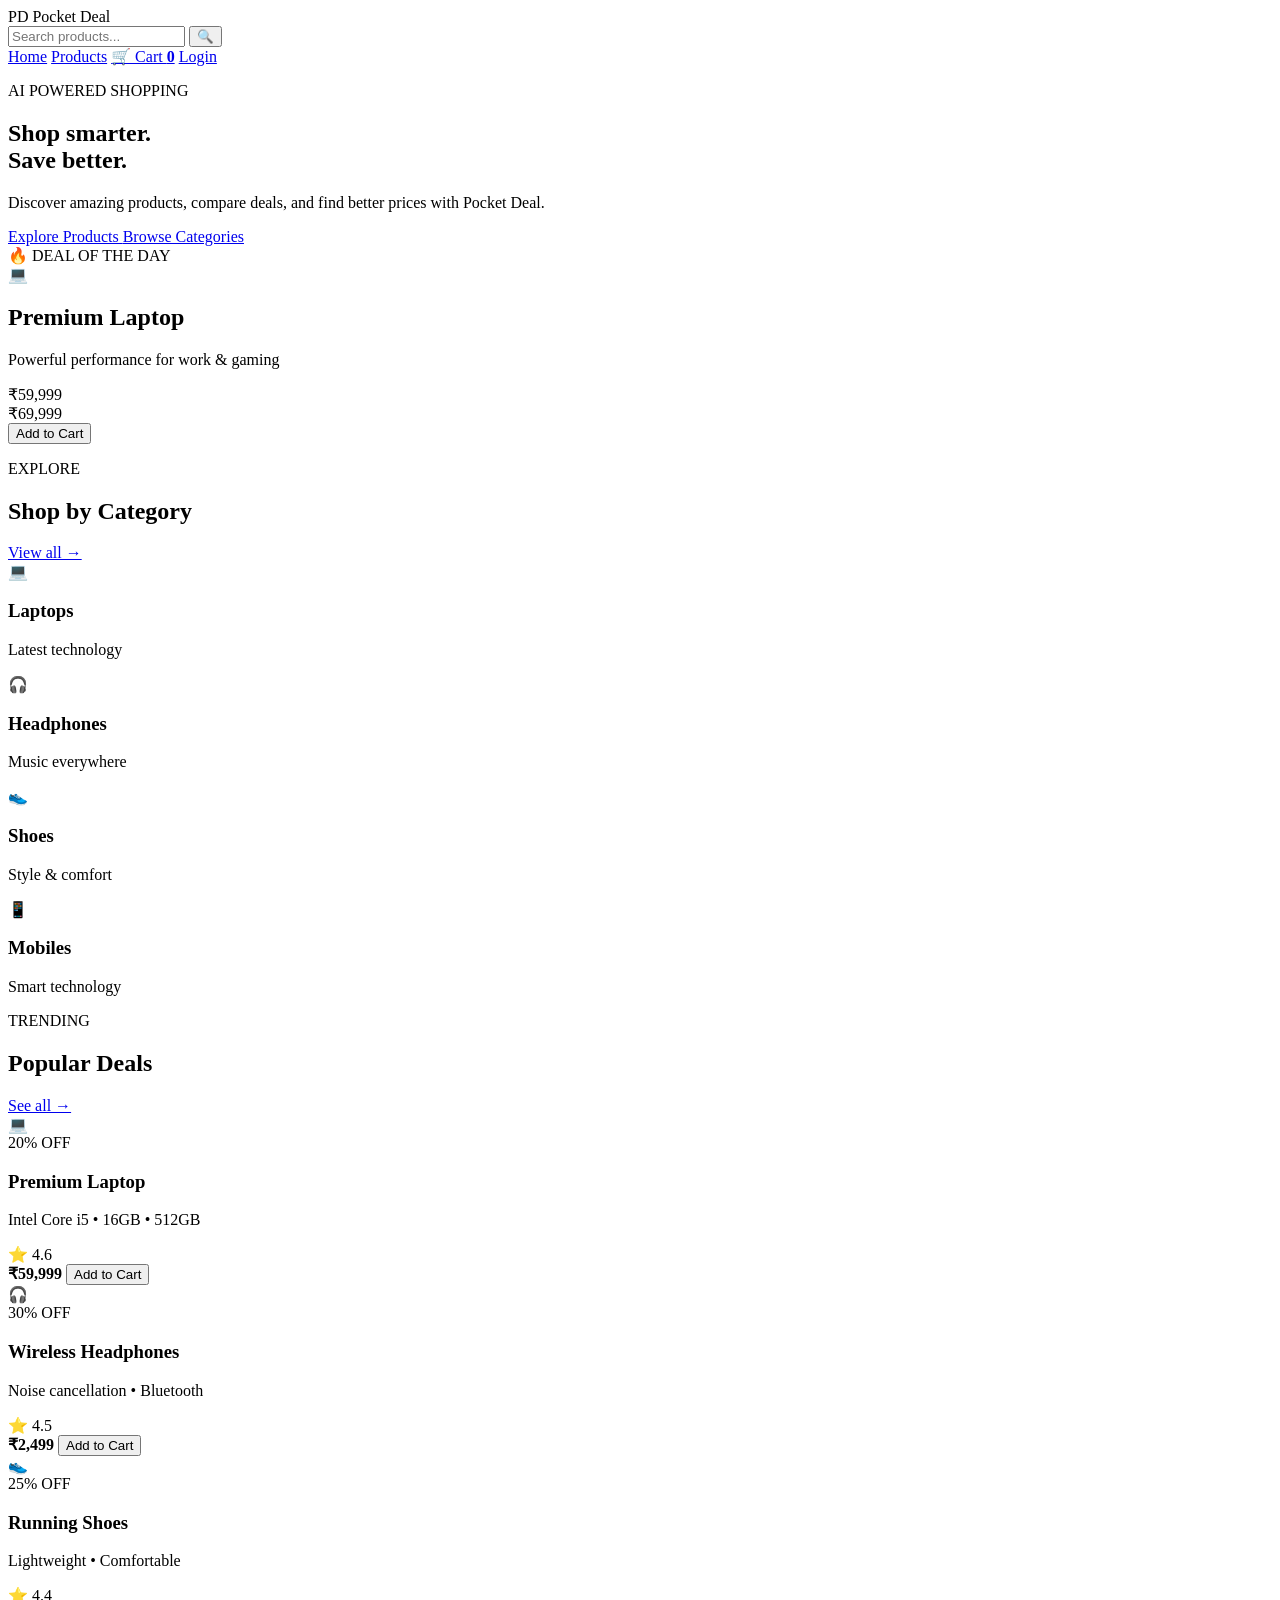
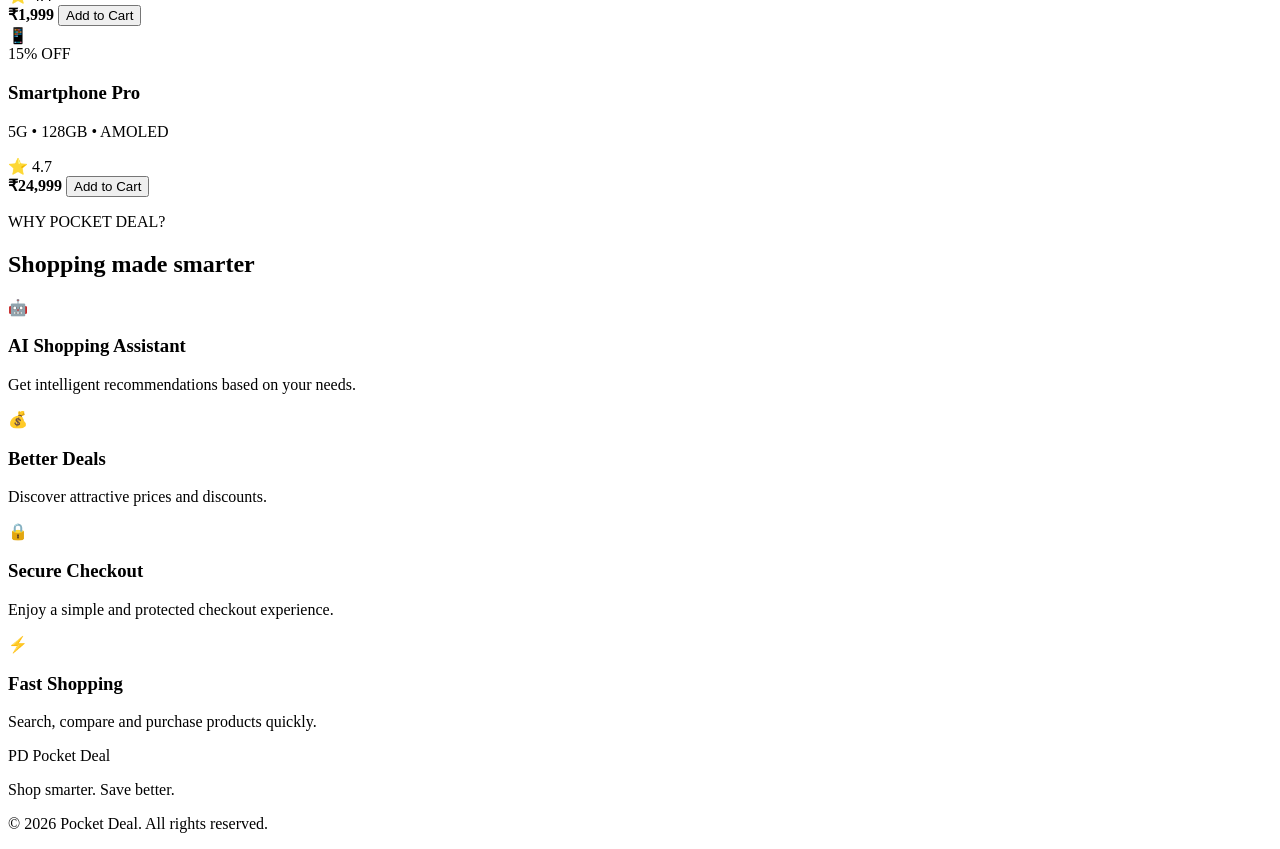
==== index.html @ 07264434 "Create index.html" ====
<!DOCTYPE html>
<html lang="en">
<head>
    <meta charset="UTF-8">
    <meta name="viewport" content="width=device-width, initial-scale=1.0">
    <title>Pocket Deal - Shop Smarter</title>
    <link rel="stylesheet" href="style.css">
</head>

<body>

<header>
    <div class="logo">
        <span>PD</span> Pocket Deal
    </div>

    <div class="search-box">
        <input id="searchInput" type="text" placeholder="Search products...">
        <button onclick="searchProduct()">🔍</button>
    </div>

    <nav>
        <a href="index.html">Home</a>
        <a href="products.html">Products</a>
        <a href="cart.html">🛒 Cart <b id="cartCount">0</b></a>
        <a href="login.html" class="login-btn">Login</a>
    </nav>
</header>

<section class="hero">

    <div class="hero-text">

        <p class="small-title">AI POWERED SHOPPING</p>

        <h1>
            Shop smarter.<br>
            <span>Save better.</span>
        </h1>

        <p>
            Discover amazing products, compare deals,
            and find better prices with Pocket Deal.
        </p>

        <div class="hero-buttons">
            <a href="products.html" class="primary-btn">
                Explore Products
            </a>

            <a href="#categories" class="secondary-btn">
                Browse Categories
            </a>
        </div>

    </div>

    <div class="hero-card">

        <div class="deal-badge">
            🔥 DEAL OF THE DAY
        </div>

        <div class="product-emoji">💻</div>

        <h2>Premium Laptop</h2>

        <p>Powerful performance for work & gaming</p>

        <div class="price">₹59,999</div>

        <div class="old-price">₹69,999</div>

        <button onclick="addToCart('Premium Laptop',59999,'💻')">
            Add to Cart
        </button>

    </div>

</section>

<section id="categories" class="section">

    <div class="section-heading">

        <div>
            <p class="small-title">EXPLORE</p>
            <h2>Shop by Category</h2>
        </div>

        <a href="products.html">View all →</a>

    </div>

    <div class="category-grid">

        <div class="category-card" onclick="goCategory('laptop')">
            <div class="category-icon">💻</div>
            <h3>Laptops</h3>
            <p>Latest technology</p>
        </div>

        <div class="category-card" onclick="goCategory('headphone')">
            <div class="category-icon">🎧</div>
            <h3>Headphones</h3>
            <p>Music everywhere</p>
        </div>

        <div class="category-card" onclick="goCategory('shoe')">
            <div class="category-icon">👟</div>
            <h3>Shoes</h3>
            <p>Style & comfort</p>
        </div>

        <div class="category-card" onclick="goCategory('phone')">
            <div class="category-icon">📱</div>
            <h3>Mobiles</h3>
            <p>Smart technology</p>
        </div>

    </div>

</section>

<section class="section">

    <div class="section-heading">

        <div>
            <p class="small-title">TRENDING</p>
            <h2>Popular Deals</h2>
        </div>

        <a href="products.html">See all →</a>

    </div>

    <div class="product-grid">

        <div class="product-card">

            <div class="product-image">💻</div>

            <span class="discount">20% OFF</span>

            <h3>Premium Laptop</h3>

            <p>Intel Core i5 • 16GB • 512GB</p>

            <div class="rating">⭐ 4.6</div>

            <strong>₹59,999</strong>

            <button onclick="addToCart('Premium Laptop',59999,'💻')">
                Add to Cart
            </button>

        </div>

        <div class="product-card">

            <div class="product-image">🎧</div>

            <span class="discount">30% OFF</span>

            <h3>Wireless Headphones</h3>

            <p>Noise cancellation • Bluetooth</p>

            <div class="rating">⭐ 4.5</div>

            <strong>₹2,499</strong>

            <button onclick="addToCart('Wireless Headphones',2499,'🎧')">
                Add to Cart
            </button>

        </div>

        <div class="product-card">

            <div class="product-image">👟</div>

            <span class="discount">25% OFF</span>

            <h3>Running Shoes</h3>

            <p>Lightweight • Comfortable</p>

            <div class="rating">⭐ 4.4</div>

            <strong>₹1,999</strong>

            <button onclick="addToCart('Running Shoes',1999,'👟')">
                Add to Cart
            </button>

        </div>

        <div class="product-card">

            <div class="product-image">📱</div>

            <span class="discount">15% OFF</span>

            <h3>Smartphone Pro</h3>

            <p>5G • 128GB • AMOLED</p>

            <div class="rating">⭐ 4.7</div>

            <strong>₹24,999</strong>

            <button onclick="addToCart('Smartphone Pro',24999,'📱')">
                Add to Cart
            </button>

        </div>

    </div>

</section>

<section class="why-section">

    <div class="section-heading">

        <div>
            <p class="small-title">WHY POCKET DEAL?</p>
            <h2>Shopping made smarter</h2>
        </div>

    </div>

    <div class="features">

        <div class="feature">
            <div>🤖</div>
            <h3>AI Shopping Assistant</h3>
            <p>
                Get intelligent recommendations based on your needs.
            </p>
        </div>

        <div class="feature">
            <div>💰</div>
            <h3>Better Deals</h3>
            <p>
                Discover attractive prices and discounts.
            </p>
        </div>

        <div class="feature">
            <div>🔒</div>
            <h3>Secure Checkout</h3>
            <p>
                Enjoy a simple and protected checkout experience.
            </p>
        </div>

        <div class="feature">
            <div>⚡</div>
            <h3>Fast Shopping</h3>
            <p>
                Search, compare and purchase products quickly.
            </p>
        </div>

    </div>

</section>

<footer>

    <div class="logo">
        <span>PD</span> Pocket Deal
    </div>

    <p>Shop smarter. Save better.</p>

    <p>© 2026 Pocket Deal. All rights reserved.</p>

</footer>

<script src="script.js"></script>

</body>
</html>
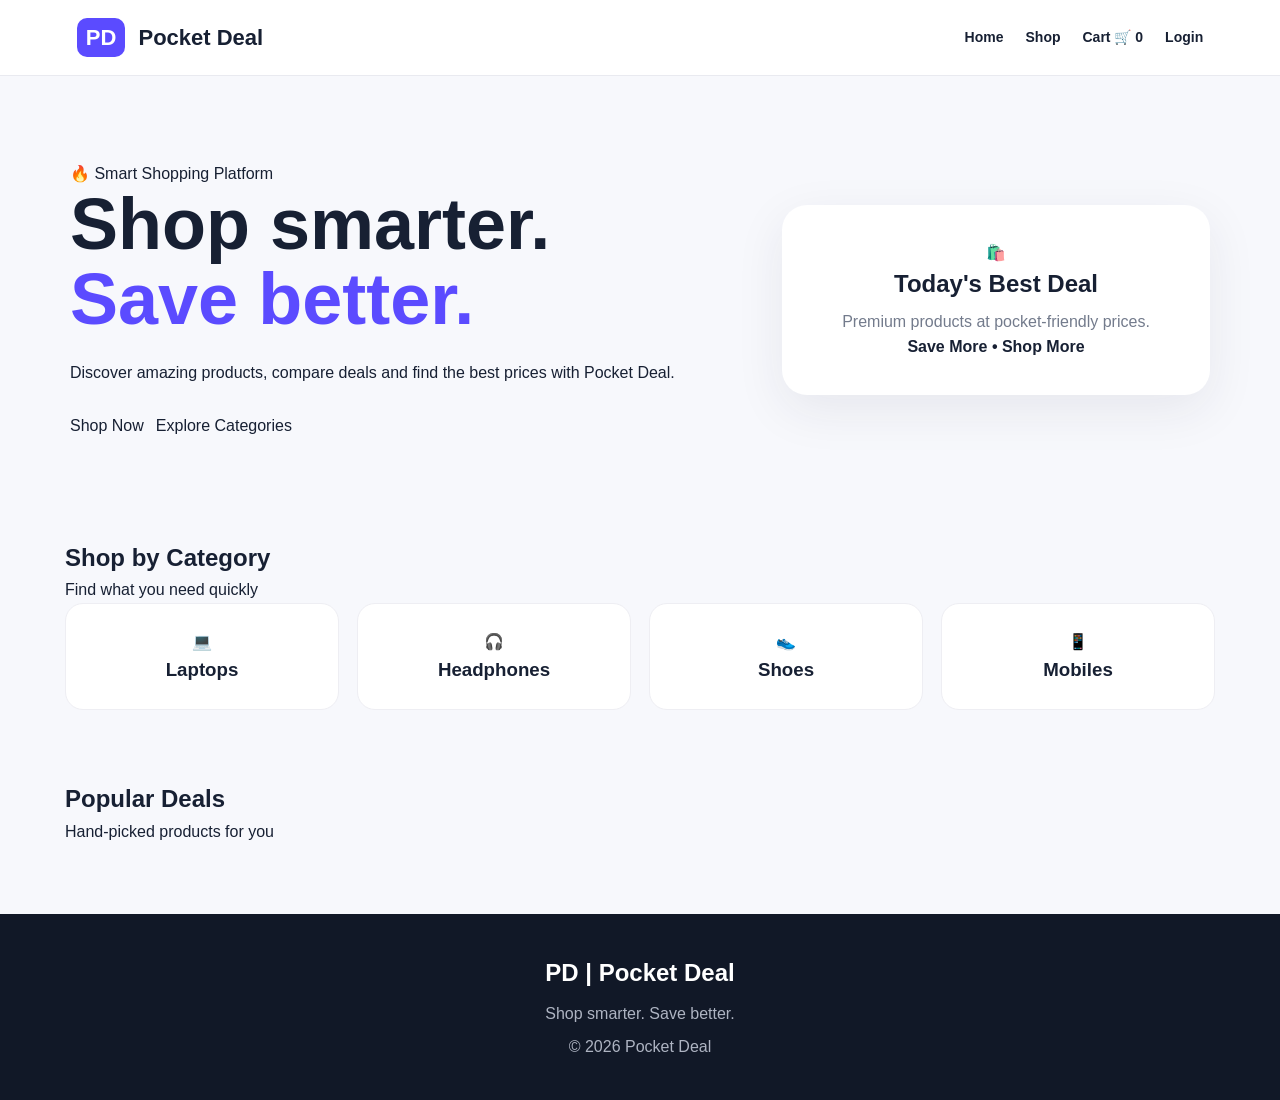
==== commit 35607c66: "Update index.html" ====
--- a/index.html
+++ b/index.html
@@ -3,286 +3,96 @@
 <head>
     <meta charset="UTF-8">
     <meta name="viewport" content="width=device-width, initial-scale=1.0">
-    <title>Pocket Deal - Shop Smarter</title>
+    <title>Pocket Deal | Shop Smarter. Save Better.</title>
     <link rel="stylesheet" href="style.css">
 </head>
 
 <body>
 
-<header>
-    <div class="logo">
+<header class="navbar">
+    <a href="index.html" class="logo">
         <span>PD</span> Pocket Deal
-    </div>
-
-    <div class="search-box">
-        <input id="searchInput" type="text" placeholder="Search products...">
-        <button onclick="searchProduct()">🔍</button>
-    </div>
+    </a>
 
     <nav>
         <a href="index.html">Home</a>
-        <a href="products.html">Products</a>
-        <a href="cart.html">🛒 Cart <b id="cartCount">0</b></a>
-        <a href="login.html" class="login-btn">Login</a>
+        <a href="products.html">Shop</a>
+        <a href="cart.html">Cart 🛒 <b id="cartCount">0</b></a>
+        <a href="login.html" id="loginLink">Login</a>
     </nav>
 </header>
 
+<main>
+
 <section class="hero">
-
-    <div class="hero-text">
-
-        <p class="small-title">AI POWERED SHOPPING</p>
-
-        <h1>
-            Shop smarter.<br>
-            <span>Save better.</span>
-        </h1>
-
+    <div>
+        <p class="badge">🔥 Smart Shopping Platform</p>
+        <h1>Shop smarter.<br><span>Save better.</span></h1>
         <p>
-            Discover amazing products, compare deals,
-            and find better prices with Pocket Deal.
+            Discover amazing products, compare deals and find
+            the best prices with Pocket Deal.
         </p>
 
         <div class="hero-buttons">
-            <a href="products.html" class="primary-btn">
-                Explore Products
-            </a>
-
-            <a href="#categories" class="secondary-btn">
-                Browse Categories
-            </a>
+            <a href="products.html" class="btn-primary">Shop Now</a>
+            <a href="#categories" class="btn-secondary">Explore Categories</a>
         </div>
-
     </div>
 
     <div class="hero-card">
-
-        <div class="deal-badge">
-            🔥 DEAL OF THE DAY
-        </div>
-
-        <div class="product-emoji">💻</div>
-
-        <h2>Premium Laptop</h2>
-
-        <p>Powerful performance for work & gaming</p>
-
-        <div class="price">₹59,999</div>
-
-        <div class="old-price">₹69,999</div>
-
-        <button onclick="addToCart('Premium Laptop',59999,'💻')">
-            Add to Cart
-        </button>
-
+        <div class="deal-icon">🛍️</div>
+        <h2>Today's Best Deal</h2>
+        <p>Premium products at pocket-friendly prices.</p>
+        <strong>Save More • Shop More</strong>
     </div>
-
 </section>
 
 <section id="categories" class="section">
-
-    <div class="section-heading">
-
-        <div>
-            <p class="small-title">EXPLORE</p>
-            <h2>Shop by Category</h2>
-        </div>
-
-        <a href="products.html">View all →</a>
-
+    <div class="section-title">
+        <h2>Shop by Category</h2>
+        <p>Find what you need quickly</p>
     </div>
 
     <div class="category-grid">
+        <a href="products.html?category=Laptop" class="category-card">
+            <span>💻</span>
+            <h3>Laptops</h3>
+        </a>
 
-        <div class="category-card" onclick="goCategory('laptop')">
-            <div class="category-icon">💻</div>
-            <h3>Laptops</h3>
-            <p>Latest technology</p>
-        </div>
+        <a href="products.html?category=Headphones" class="category-card">
+            <span>🎧</span>
+            <h3>Headphones</h3>
+        </a>
 
-        <div class="category-card" onclick="goCategory('headphone')">
-            <div class="category-icon">🎧</div>
-            <h3>Headphones</h3>
-            <p>Music everywhere</p>
-        </div>
+        <a href="products.html?category=Shoes" class="category-card">
+            <span>👟</span>
+            <h3>Shoes</h3>
+        </a>
 
-        <div class="category-card" onclick="goCategory('shoe')">
-            <div class="category-icon">👟</div>
-            <h3>Shoes</h3>
-            <p>Style & comfort</p>
-        </div>
-
-        <div class="category-card" onclick="goCategory('phone')">
-            <div class="category-icon">📱</div>
+        <a href="products.html?category=Mobile" class="category-card">
+            <span>📱</span>
             <h3>Mobiles</h3>
-            <p>Smart technology</p>
-        </div>
-
+        </a>
     </div>
-
 </section>
 
 <section class="section">
-
-    <div class="section-heading">
-
-        <div>
-            <p class="small-title">TRENDING</p>
-            <h2>Popular Deals</h2>
-        </div>
-
-        <a href="products.html">See all →</a>
-
+    <div class="section-title">
+        <h2>Popular Deals</h2>
+        <p>Hand-picked products for you</p>
     </div>
 
-    <div class="product-grid">
-
-        <div class="product-card">
-
-            <div class="product-image">💻</div>
-
-            <span class="discount">20% OFF</span>
-
-            <h3>Premium Laptop</h3>
-
-            <p>Intel Core i5 • 16GB • 512GB</p>
-
-            <div class="rating">⭐ 4.6</div>
-
-            <strong>₹59,999</strong>
-
-            <button onclick="addToCart('Premium Laptop',59999,'💻')">
-                Add to Cart
-            </button>
-
-        </div>
-
-        <div class="product-card">
-
-            <div class="product-image">🎧</div>
-
-            <span class="discount">30% OFF</span>
-
-            <h3>Wireless Headphones</h3>
-
-            <p>Noise cancellation • Bluetooth</p>
-
-            <div class="rating">⭐ 4.5</div>
-
-            <strong>₹2,499</strong>
-
-            <button onclick="addToCart('Wireless Headphones',2499,'🎧')">
-                Add to Cart
-            </button>
-
-        </div>
-
-        <div class="product-card">
-
-            <div class="product-image">👟</div>
-
-            <span class="discount">25% OFF</span>
-
-            <h3>Running Shoes</h3>
-
-            <p>Lightweight • Comfortable</p>
-
-            <div class="rating">⭐ 4.4</div>
-
-            <strong>₹1,999</strong>
-
-            <button onclick="addToCart('Running Shoes',1999,'👟')">
-                Add to Cart
-            </button>
-
-        </div>
-
-        <div class="product-card">
-
-            <div class="product-image">📱</div>
-
-            <span class="discount">15% OFF</span>
-
-            <h3>Smartphone Pro</h3>
-
-            <p>5G • 128GB • AMOLED</p>
-
-            <div class="rating">⭐ 4.7</div>
-
-            <strong>₹24,999</strong>
-
-            <button onclick="addToCart('Smartphone Pro',24999,'📱')">
-                Add to Cart
-            </button>
-
-        </div>
-
-    </div>
-
+    <div id="homeProducts" class="product-grid"></div>
 </section>
 
-<section class="why-section">
-
-    <div class="section-heading">
-
-        <div>
-            <p class="small-title">WHY POCKET DEAL?</p>
-            <h2>Shopping made smarter</h2>
-        </div>
-
-    </div>
-
-    <div class="features">
-
-        <div class="feature">
-            <div>🤖</div>
-            <h3>AI Shopping Assistant</h3>
-            <p>
-                Get intelligent recommendations based on your needs.
-            </p>
-        </div>
-
-        <div class="feature">
-            <div>💰</div>
-            <h3>Better Deals</h3>
-            <p>
-                Discover attractive prices and discounts.
-            </p>
-        </div>
-
-        <div class="feature">
-            <div>🔒</div>
-            <h3>Secure Checkout</h3>
-            <p>
-                Enjoy a simple and protected checkout experience.
-            </p>
-        </div>
-
-        <div class="feature">
-            <div>⚡</div>
-            <h3>Fast Shopping</h3>
-            <p>
-                Search, compare and purchase products quickly.
-            </p>
-        </div>
-
-    </div>
-
-</section>
+</main>
 
 <footer>
-
-    <div class="logo">
-        <span>PD</span> Pocket Deal
-    </div>
-
+    <h2>PD | Pocket Deal</h2>
     <p>Shop smarter. Save better.</p>
-
-    <p>© 2026 Pocket Deal. All rights reserved.</p>
-
+    <p>© 2026 Pocket Deal</p>
 </footer>
 
 <script src="script.js"></script>
-
 </body>
 </html>
--- a/style.css
+++ b/style.css
@@ -0,0 +1,821 @@
+* {
+    margin: 0;
+    padding: 0;
+    box-sizing: border-box;
+}
+
+body {
+    font-family: Arial, Helvetica, sans-serif;
+    background: #f7f8fc;
+    color: #172033;
+    line-height: 1.6;
+}
+
+a {
+    text-decoration: none;
+    color: inherit;
+}
+
+button {
+    cursor: pointer;
+    font-family: inherit;
+    border: none;
+}
+
+header {
+    min-height: 76px;
+    background: white;
+    display: flex;
+    align-items: center;
+    gap: 30px;
+    padding: 14px 6%;
+    border-bottom: 1px solid #e9eaf0;
+    position: sticky;
+    top: 0;
+    z-index: 100;
+}
+
+.logo {
+    font-size: 22px;
+    font-weight: 800;
+    white-space: nowrap;
+}
+
+.logo span,
+.login-logo span {
+    background: #5b4bff;
+    color: white;
+    padding: 7px 9px;
+    border-radius: 10px;
+    margin-right: 7px;
+}
+
+.search-box {
+    flex: 1;
+    max-width: 500px;
+    display: flex;
+    background: #f4f5f9;
+    border-radius: 12px;
+    overflow: hidden;
+}
+
+.search-box input {
+    flex: 1;
+    border: none;
+    background: transparent;
+    padding: 13px 16px;
+    outline: none;
+    font-size: 15px;
+}
+
+.search-box button {
+    width: 50px;
+    background: transparent;
+}
+
+nav {
+    margin-left: auto;
+    display: flex;
+    gap: 22px;
+    align-items: center;
+}
+
+nav a {
+    font-size: 14px;
+    font-weight: 600;
+}
+
+nav a:hover {
+    color: #5b4bff;
+}
+
+.login-btn {
+    background: #5b4bff;
+    color: white;
+    padding: 10px 17px;
+    border-radius: 9px;
+}
+
+.hero {
+    max-width: 1200px;
+    margin: 55px auto;
+    padding: 30px;
+    display: grid;
+    grid-template-columns: 1.2fr 0.8fr;
+    gap: 70px;
+    align-items: center;
+}
+
+.hero-text {
+    padding: 10px;
+}
+
+.small-title {
+    color: #5b4bff;
+    font-size: 12px;
+    font-weight: 800;
+    letter-spacing: 1.5px;
+    margin-bottom: 8px;
+}
+
+.hero h1 {
+    font-size: clamp(42px, 6vw, 72px);
+    line-height: 1.05;
+    margin-bottom: 22px;
+}
+
+.hero h1 span {
+    color: #5b4bff;
+}
+
+.hero-text > p:not(.small-title) {
+    color: #697386;
+    max-width: 570px;
+    font-size: 17px;
+}
+
+.hero-buttons {
+    display: flex;
+    gap: 12px;
+    margin-top: 28px;
+}
+
+.primary-btn,
+.secondary-btn {
+    display: inline-block;
+    padding: 13px 21px;
+    border-radius: 10px;
+    font-weight: 700;
+    transition: 0.2s;
+}
+
+.primary-btn {
+    background: #5b4bff;
+    color: white;
+}
+
+.primary-btn:hover {
+    transform: translateY(-2px);
+}
+
+.secondary-btn {
+    background: white;
+    border: 1px solid #dddfea;
+}
+
+.hero-card {
+    background: white;
+    border-radius: 25px;
+    padding: 35px;
+    text-align: center;
+    box-shadow: 0 15px 50px rgba(32, 35, 70, 0.08);
+}
+
+.deal-badge {
+    color: #5b4bff;
+    font-size: 12px;
+    font-weight: 800;
+}
+
+.product-emoji {
+    font-size: 100px;
+    margin: 25px 0 10px;
+}
+
+.hero-card h2 {
+    margin-bottom: 5px;
+}
+
+.hero-card p {
+    color: #737b8c;
+}
+
+.price {
+    font-size: 27px;
+    font-weight: 800;
+    margin: 12px 0 0;
+}
+
+.old-price {
+    color: #9aa0ae;
+    text-decoration: line-through;
+}
+
+.hero-card button,
+.product-card button {
+    background: #172033;
+    color: white;
+    padding: 11px 17px;
+    border-radius: 9px;
+    margin-top: 15px;
+    width: 100%;
+    font-weight: 700;
+}
+
+.section {
+    max-width: 1200px;
+    margin: 70px auto;
+    padding: 0 25px;
+}
+
+.section-heading {
+    display: flex;
+    justify-content: space-between;
+    align-items: end;
+    margin-bottom: 25px;
+}
+
+.section-heading h2 {
+    font-size: 30px;
+}
+
+.section-heading > a {
+    color: #5b4bff;
+    font-weight: 700;
+}
+
+.category-grid {
+    display: grid;
+    grid-template-columns: repeat(4, 1fr);
+    gap: 18px;
+}
+
+.category-card {
+    background: white;
+    padding: 25px;
+    border-radius: 18px;
+    text-align: center;
+    cursor: pointer;
+    border: 1px solid #eeeef3;
+    transition: 0.2s;
+}
+
+.category-card:hover {
+    transform: translateY(-5px);
+    box-shadow: 0 12px 30px rgba(30, 35, 70, 0.08);
+}
+
+.category-icon {
+    font-size: 48px;
+    margin-bottom: 10px;
+}
+
+.category-card p {
+    color: #7b8291;
+    font-size: 13px;
+}
+
+.product-grid {
+    display: grid;
+    grid-template-columns: repeat(4, 1fr);
+    gap: 20px;
+}
+
+.product-card {
+    position: relative;
+    background: white;
+    padding: 18px;
+    border-radius: 17px;
+    border: 1px solid #eeeef3;
+    transition: 0.2s;
+}
+
+.product-card:hover {
+    transform: translateY(-4px);
+    box-shadow: 0 12px 30px rgba(30, 35, 70, 0.08);
+}
+
+.product-image {
+    height: 190px;
+    background: #f2f3f8;
+    border-radius: 13px;
+    display: flex;
+    align-items: center;
+    justify-content: center;
+    font-size: 75px;
+    margin-bottom: 15px;
+}
+
+.product-card h3 {
+    margin-bottom: 4px;
+}
+
+.product-card p {
+    font-size: 13px;
+    color: #7b8291;
+}
+
+.rating {
+    margin: 8px 0;
+    font-size: 13px;
+}
+
+.product-card strong {
+    font-size: 20px;
+}
+
+.discount {
+    display: inline-block;
+    background: #eeeaff;
+    color: #5b4bff;
+    padding: 4px 8px;
+    border-radius: 6px;
+    font-size: 11px;
+    font-weight: 800;
+}
+
+.why-section {
+    background: white;
+    padding: 65px 6%;
+    margin-top: 80px;
+}
+
+.features {
+    max-width: 1200px;
+    margin: auto;
+    display: grid;
+    grid-template-columns: repeat(4, 1fr);
+    gap: 25px;
+}
+
+.feature {
+    padding: 20px;
+}
+
+.feature > div {
+    font-size: 32px;
+    margin-bottom: 12px;
+}
+
+.feature p {
+    color: #777f8e;
+    font-size: 14px;
+}
+
+footer {
+    background: #111827;
+    color: white;
+    text-align: center;
+    padding: 40px 20px;
+}
+
+footer p {
+    color: #aeb4c2;
+    margin-top: 8px;
+}
+
+.products-page,
+.cart-page,
+.checkout-page,
+.payment-page {
+    max-width: 1200px;
+    margin: auto;
+    padding: 55px 25px;
+}
+
+.page-title {
+    margin-bottom: 35px;
+}
+
+.page-title h1 {
+    font-size: 40px;
+}
+
+.page-title p:not(.small-title) {
+    color: #747c8c;
+}
+
+.filter-bar {
+    display: flex;
+    gap: 10px;
+    margin-bottom: 30px;
+    flex-wrap: wrap;
+}
+
+.filter-bar button {
+    background: white;
+    border: 1px solid #dddfea;
+    padding: 10px 16px;
+    border-radius: 9px;
+}
+
+.filter-bar button:hover {
+    background: #5b4bff;
+    color: white;
+}
+
+.login-page {
+    min-height: 100vh;
+    display: flex;
+    justify-content: center;
+    align-items: center;
+    padding: 20px;
+}
+
+.login-container {
+    background: white;
+    width: 100%;
+    max-width: 430px;
+    padding: 40px;
+    border-radius: 22px;
+    box-shadow: 0 15px 50px rgba(30,35,70,0.08);
+}
+
+.login-logo {
+    display: flex;
+    justify-content: center;
+    align-items: center;
+    margin-bottom: 30px;
+}
+
+.login-container h2 {
+    font-size: 28px;
+}
+
+.login-container > p {
+    color: #777f8e;
+    margin-bottom: 25px;
+}
+
+.login-container label {
+    display: block;
+    font-size: 13px;
+    font-weight: 700;
+    margin: 15px 0 6px;
+}
+
+.login-container input,
+.checkout-form input,
+.checkout-form textarea {
+    width: 100%;
+    padding: 13px;
+    border: 1px solid #dddfea;
+    border-radius: 9px;
+    outline: none;
+    font-size: 14px;
+}
+
+.full-btn {
+    width: 100%;
+    margin-top: 20px;
+    text-align: center;
+}
+
+.or {
+    text-align: center;
+    margin: 22px 0;
+    color: #999;
+}
+
+.google-btn {
+    width: 100%;
+    padding: 13px;
+    border: 1px solid #dddfea;
+    background: white;
+    border-radius: 9px;
+    font-weight: 700;
+}
+
+.google-btn span {
+    margin-right: 8px;
+}
+
+.login-footer {
+    text-align: center;
+    margin-top: 20px;
+}
+
+.login-footer a,
+.back-home,
+.continue-shopping {
+    color: #5b4bff;
+    font-weight: 700;
+}
+
+.product-details {
+    max-width: 1100px;
+    margin: 70px auto;
+    padding: 25px;
+    display: grid;
+    grid-template-columns: 1fr 1fr;
+    gap: 60px;
+    align-items: center;
+}
+
+.large-product-image {
+    height: 450px;
+    background: white;
+    border-radius: 25px;
+    display: flex;
+    justify-content: center;
+    align-items: center;
+    font-size: 170px;
+}
+
+.product-info h1 {
+    font-size: 44px;
+    margin: 12px 0;
+}
+
+.product-info > p {
+    color: #707888;
+    margin: 20px 0;
+}
+
+.large-price {
+    font-size: 38px;
+}
+
+.deal-box {
+    background: #f0efff;
+    padding: 18px;
+    border-radius: 12px;
+    margin: 25px 0;
+}
+
+.cart-page {
+    position: relative;
+}
+
+.cart-item {
+    background: white;
+    border-radius: 15px;
+    padding: 18px;
+    margin-bottom: 12px;
+    display: flex;
+    align-items: center;
+    gap: 18px;
+}
+
+.cart-item-icon {
+    width: 80px;
+    height: 80px;
+    background: #f2f3f8;
+    display: flex;
+    justify-content: center;
+    align-items: center;
+    border-radius: 12px;
+    font-size: 38px;
+}
+
+.cart-item-info {
+    flex: 1;
+}
+
+.remove-btn {
+    color: #e34d59;
+    background: none;
+    font-weight: 700;
+}
+
+.cart-summary {
+    max-width: 500px;
+    margin: 35px 0 0 auto;
+    background: white;
+    padding: 25px;
+    border-radius: 18px;
+}
+
+.summary-row {
+    display: flex;
+    justify-content: space-between;
+    padding: 12px 0;
+}
+
+.summary-row.total {
+    border-top: 1px solid #eee;
+    margin-top: 10px;
+    font-size: 21px;
+}
+
+.checkout-form {
+    max-width: 650px;
+    background: white;
+    padding: 30px;
+    border-radius: 18px;
+}
+
+.checkout-form h2 {
+    margin: 20px 0 12px;
+}
+
+.checkout-form h2:first-child {
+    margin-top: 0;
+}
+
+.checkout-form textarea {
+    min-height: 110px;
+    resize: vertical;
+}
+
+.two-inputs {
+    display: grid;
+    grid-template-columns: 1fr 1fr;
+    gap: 12px;
+    margin-top: 12px;
+}
+
+.payment-container {
+    max-width: 750px;
+    display: grid;
+    gap: 25px;
+}
+
+.payment-methods {
+    display: grid;
+    gap: 12px;
+}
+
+.payment-option {
+    background: white;
+    padding: 18px;
+    border-radius: 13px;
+    display: flex;
+    gap: 15px;
+    align-items: center;
+    cursor: pointer;
+}
+
+.payment-option > span {
+    font-size: 28px;
+}
+
+.payment-option div {
+    display: flex;
+    flex-direction: column;
+}
+
+.payment-option small {
+    color: #777f8e;
+}
+
+.payment-total {
+    background: white;
+    padding: 25px;
+    border-radius: 18px;
+}
+
+.payment-total h2 {
+    font-size: 35px;
+}
+
+.secure {
+    text-align: center;
+    color: #788091;
+    margin-top: 15px;
+    font-size: 13px;
+}
+
+.success-page {
+    min-height: 100vh;
+    display: flex;
+    align-items: center;
+    justify-content: center;
+    padding: 20px;
+}
+
+.success-card {
+    max-width: 550px;
+    width: 100%;
+    background: white;
+    padding: 50px 35px;
+    text-align: center;
+    border-radius: 25px;
+    box-shadow: 0 15px 50px rgba(30,35,70,0.08);
+}
+
+.success-icon {
+    width: 75px;
+    height: 75px;
+    border-radius: 50%;
+    background: #e8f8ef;
+    color: #24a15c;
+    display: flex;
+    align-items: center;
+    justify-content: center;
+    font-size: 40px;
+    margin: auto;
+}
+
+.success-card h1 {
+    margin: 20px 0 8px;
+}
+
+.success-card > p {
+    color: #737b8b;
+}
+
+.order-number {
+    margin: 25px 0;
+    padding: 15px;
+    background: #f4f5f9;
+    border-radius: 10px;
+}
+
+.delivery-box {
+    background: #f0efff;
+    padding: 18px;
+    border-radius: 12px;
+    margin-bottom: 25px;
+}
+
+@media (max-width: 900px) {
+
+    header {
+        height: auto;
+        padding: 15px 20px;
+        flex-wrap: wrap;
+    }
+
+    nav {
+        order: 3;
+        width: 100%;
+        justify-content: center;
+        margin: 0;
+    }
+
+    .hero {
+        grid-template-columns: 1fr;
+        gap: 35px;
+    }
+
+    .category-grid,
+    .product-grid {
+        grid-template-columns: repeat(2, 1fr);
+    }
+
+    .features {
+        grid-template-columns: repeat(2, 1fr);
+    }
+
+    .product-details {
+        grid-template-columns: 1fr;
+    }
+}
+
+@media (max-width: 600px) {
+
+    header {
+        gap: 12px;
+    }
+
+    .search-box {
+        order: 2;
+        flex-basis: 100%;
+        max-width: none;
+    }
+
+    nav {
+        gap: 12px;
+        font-size: 12px;
+    }
+
+    .hero {
+        margin: 25px auto;
+        padding: 20px;
+    }
+
+    .hero h1 {
+        font-size: 43px;
+    }
+
+    .hero-buttons {
+        flex-direction: column;
+    }
+
+    .category-grid,
+    .product-grid,
+    .features {
+        grid-template-columns: 1fr;
+    }
+
+    .section-heading {
+        align-items: flex-start;
+        gap: 15px;
+    }
+
+    .page-title h1 {
+        font-size: 32px;
+    }
+
+    .product-info h1 {
+        font-size: 34px;
+    }
+
+    .large-product-image {
+        height: 300px;
+        font-size: 110px;
+    }
+
+    .two-inputs {
+        grid-template-columns: 1fr;
+    }
+
+    .cart-item {
+        flex-wrap: wrap;
+    }
+
+    .cart-summary {
+        margin-top: 25px;
+    }
+}
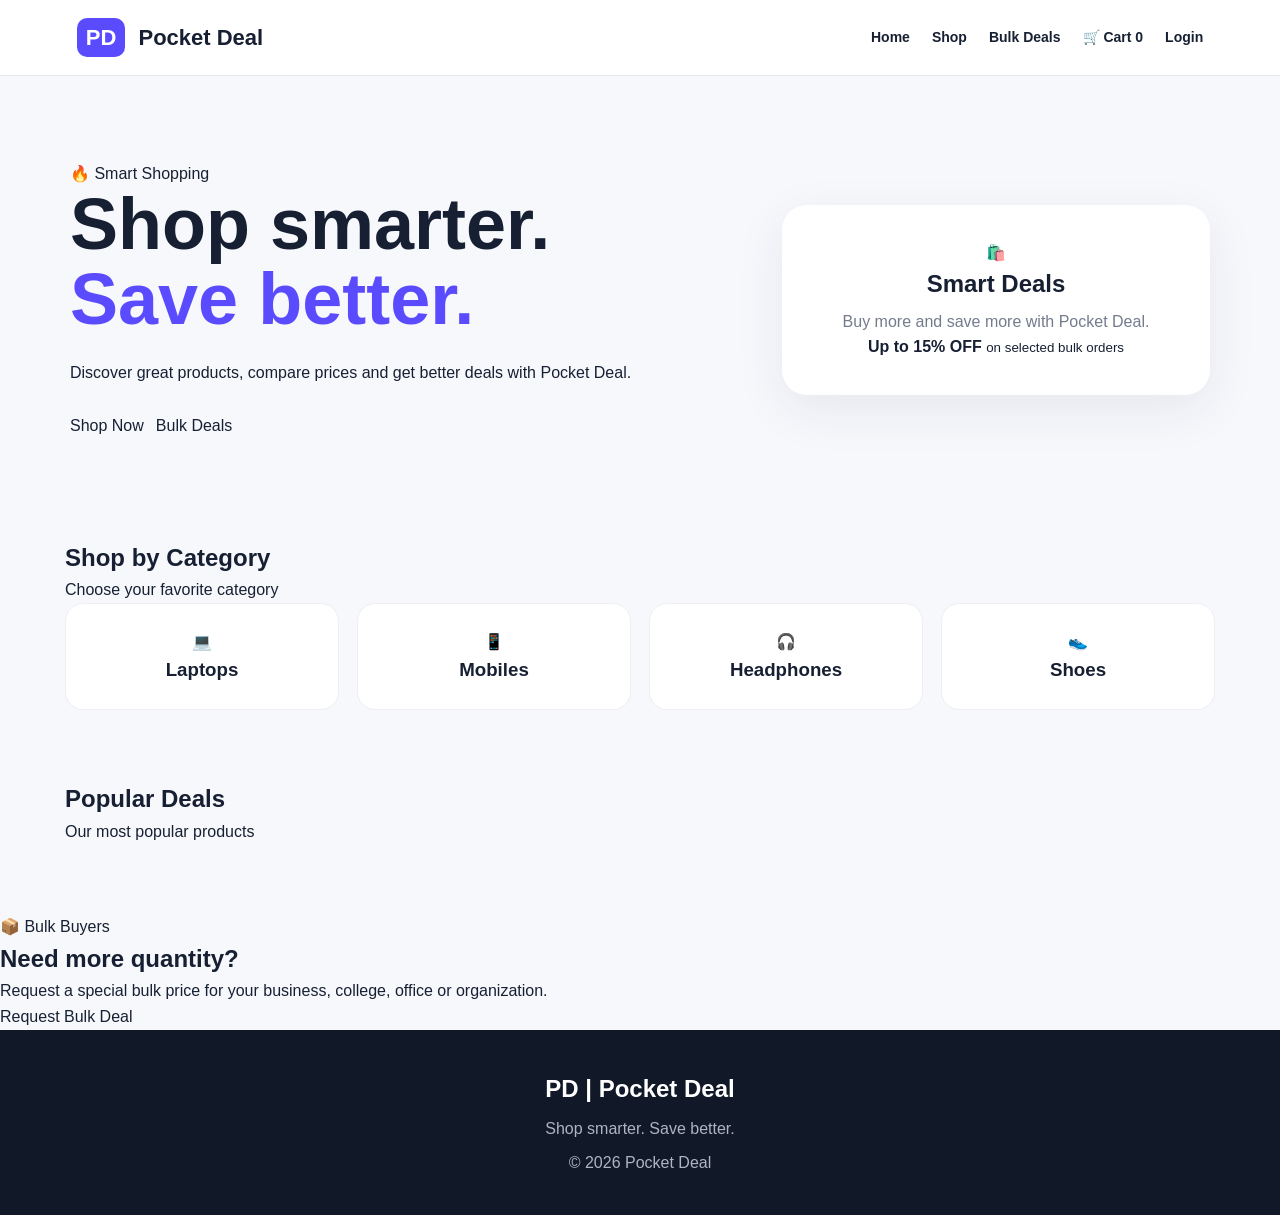
==== commit 08d5a765: "Update index.html" ====
--- a/index.html
+++ b/index.html
@@ -6,7 +6,6 @@
     <title>Pocket Deal | Shop Smarter. Save Better.</title>
     <link rel="stylesheet" href="style.css">
 </head>
-
 <body>
 
 <header class="navbar">
@@ -17,46 +16,60 @@
     <nav>
         <a href="index.html">Home</a>
         <a href="products.html">Shop</a>
-        <a href="cart.html">Cart 🛒 <b id="cartCount">0</b></a>
-        <a href="login.html" id="loginLink">Login</a>
+        <a href="bulk.html">Bulk Deals</a>
+        <a href="cart.html">🛒 Cart <b id="cartCount">0</b></a>
+        <a href="login.html">Login</a>
     </nav>
 </header>
 
-<main>
-
 <section class="hero">
     <div>
-        <p class="badge">🔥 Smart Shopping Platform</p>
-        <h1>Shop smarter.<br><span>Save better.</span></h1>
+        <div class="badge">🔥 Smart Shopping</div>
+
+        <h1>
+            Shop smarter.<br>
+            <span>Save better.</span>
+        </h1>
+
         <p>
-            Discover amazing products, compare deals and find
-            the best prices with Pocket Deal.
+            Discover great products, compare prices and get
+            better deals with Pocket Deal.
         </p>
 
         <div class="hero-buttons">
             <a href="products.html" class="btn-primary">Shop Now</a>
-            <a href="#categories" class="btn-secondary">Explore Categories</a>
+            <a href="bulk.html" class="btn-secondary">Bulk Deals</a>
         </div>
     </div>
 
     <div class="hero-card">
-        <div class="deal-icon">🛍️</div>
-        <h2>Today's Best Deal</h2>
-        <p>Premium products at pocket-friendly prices.</p>
-        <strong>Save More • Shop More</strong>
+        <div class="hero-icon">🛍️</div>
+        <h2>Smart Deals</h2>
+        <p>Buy more and save more with Pocket Deal.</p>
+
+        <div class="saving-box">
+            <strong>Up to 15% OFF</strong>
+            <small>on selected bulk orders</small>
+        </div>
     </div>
 </section>
 
-<section id="categories" class="section">
+<section class="section" id="categories">
     <div class="section-title">
         <h2>Shop by Category</h2>
-        <p>Find what you need quickly</p>
+        <p>Choose your favorite category</p>
     </div>
 
     <div class="category-grid">
+
         <a href="products.html?category=Laptop" class="category-card">
             <span>💻</span>
             <h3>Laptops</h3>
+        </a>
+
+        <a href="products.html?category=Mobile" class="category-card">
+            <span>📱</span>
+            <h3>Mobiles</h3>
         </a>
 
         <a href="products.html?category=Headphones" class="category-card">
@@ -69,23 +82,36 @@
             <h3>Shoes</h3>
         </a>
 
-        <a href="products.html?category=Mobile" class="category-card">
-            <span>📱</span>
-            <h3>Mobiles</h3>
-        </a>
     </div>
 </section>
 
 <section class="section">
+
     <div class="section-title">
         <h2>Popular Deals</h2>
-        <p>Hand-picked products for you</p>
+        <p>Our most popular products</p>
     </div>
 
     <div id="homeProducts" class="product-grid"></div>
+
 </section>
 
-</main>
+<section class="bulk-banner">
+
+    <div>
+        <span class="badge">📦 Bulk Buyers</span>
+        <h2>Need more quantity?</h2>
+        <p>
+            Request a special bulk price for your business,
+            college, office or organization.
+        </p>
+    </div>
+
+    <a href="bulk.html" class="btn-primary">
+        Request Bulk Deal
+    </a>
+
+</section>
 
 <footer>
     <h2>PD | Pocket Deal</h2>
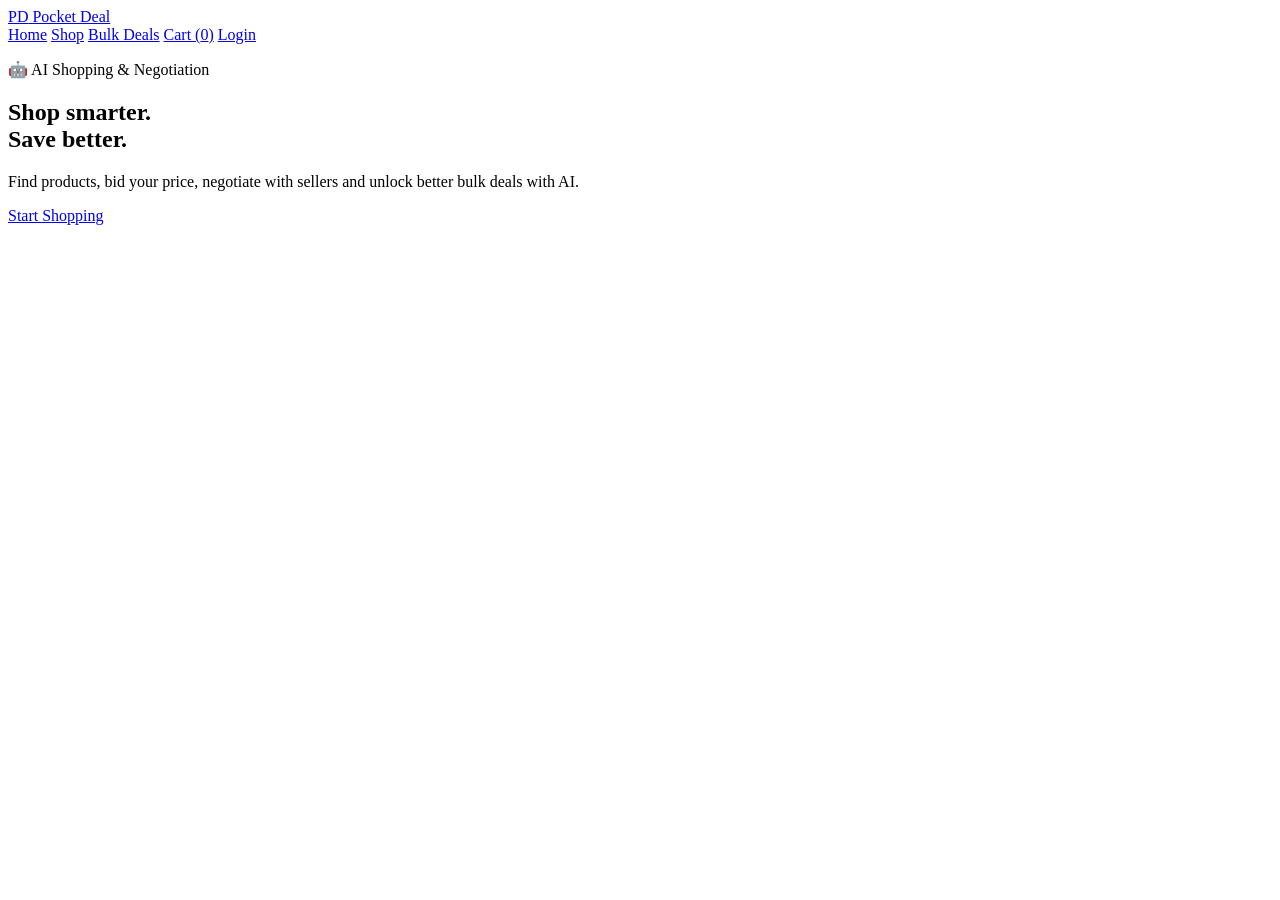
==== commit ae6080d0: "Update index.html" ====
--- a/index.html
+++ b/index.html
@@ -3,7 +3,7 @@
 <head>
     <meta charset="UTF-8">
     <meta name="viewport" content="width=device-width, initial-scale=1.0">
-    <title>Pocket Deal | Shop Smarter. Save Better.</title>
+    <title>Pocket Deal - Shop Smarter</title>
     <link rel="stylesheet" href="style.css">
 </head>
 <body>
@@ -17,108 +17,19 @@
         <a href="index.html">Home</a>
         <a href="products.html">Shop</a>
         <a href="bulk.html">Bulk Deals</a>
-        <a href="cart.html">🛒 Cart <b id="cartCount">0</b></a>
+        <a href="cart.html">Cart (<span id="cartCount">0</span>)</a>
         <a href="login.html">Login</a>
     </nav>
 </header>
 
 <section class="hero">
     <div>
-        <div class="badge">🔥 Smart Shopping</div>
-
-        <h1>
-            Shop smarter.<br>
-            <span>Save better.</span>
-        </h1>
-
+        <p class="badge">🤖 AI Shopping & Negotiation</p>
+        <h1>Shop smarter.<br><span>Save better.</span></h1>
         <p>
-            Discover great products, compare prices and get
-            better deals with Pocket Deal.
+            Find products, bid your price, negotiate with sellers
+            and unlock better bulk deals with AI.
         </p>
 
         <div class="hero-buttons">
-            <a href="products.html" class="btn-primary">Shop Now</a>
-            <a href="bulk.html" class="btn-secondary">Bulk Deals</a>
-        </div>
-    </div>
-
-    <div class="hero-card">
-        <div class="hero-icon">🛍️</div>
-        <h2>Smart Deals</h2>
-        <p>Buy more and save more with Pocket Deal.</p>
-
-        <div class="saving-box">
-            <strong>Up to 15% OFF</strong>
-            <small>on selected bulk orders</small>
-        </div>
-    </div>
-</section>
-
-<section class="section" id="categories">
-    <div class="section-title">
-        <h2>Shop by Category</h2>
-        <p>Choose your favorite category</p>
-    </div>
-
-    <div class="category-grid">
-
-        <a href="products.html?category=Laptop" class="category-card">
-            <span>💻</span>
-            <h3>Laptops</h3>
-        </a>
-
-        <a href="products.html?category=Mobile" class="category-card">
-            <span>📱</span>
-            <h3>Mobiles</h3>
-        </a>
-
-        <a href="products.html?category=Headphones" class="category-card">
-            <span>🎧</span>
-            <h3>Headphones</h3>
-        </a>
-
-        <a href="products.html?category=Shoes" class="category-card">
-            <span>👟</span>
-            <h3>Shoes</h3>
-        </a>
-
-    </div>
-</section>
-
-<section class="section">
-
-    <div class="section-title">
-        <h2>Popular Deals</h2>
-        <p>Our most popular products</p>
-    </div>
-
-    <div id="homeProducts" class="product-grid"></div>
-
-</section>
-
-<section class="bulk-banner">
-
-    <div>
-        <span class="badge">📦 Bulk Buyers</span>
-        <h2>Need more quantity?</h2>
-        <p>
-            Request a special bulk price for your business,
-            college, office or organization.
-        </p>
-    </div>
-
-    <a href="bulk.html" class="btn-primary">
-        Request Bulk Deal
-    </a>
-
-</section>
-
-<footer>
-    <h2>PD | Pocket Deal</h2>
-    <p>Shop smarter. Save better.</p>
-    <p>© 2026 Pocket Deal</p>
-</footer>
-
-<script src="script.js"></script>
-</body>
-</html>
+            <a href="products.html" class="btn-primary">Start Shopping</a>
--- a/style.css
+++ b/style.css
@@ -1,821 +1,146 @@
-* {
-    margin: 0;
-    padding: 0;
-    box-sizing: border-box;
+/* ================================
+   BULK DEALS
+================================ */
+
+.bulk-cards {
+    display: grid;
+    grid-template-columns: repeat(4, 1fr);
+    gap: 16px;
+    margin: 30px 0;
 }
 
-body {
-    font-family: Arial, Helvetica, sans-serif;
-    background: #f7f8fc;
-    color: #172033;
-    line-height: 1.6;
+.bulk-card {
+    padding: 25px;
+    border: 1px solid rgba(255,255,255,0.12);
+    border-radius: 18px;
+    background: rgba(255,255,255,0.04);
 }
 
-a {
-    text-decoration: none;
-    color: inherit;
+.bulk-card h2 {
+    margin: 0 0 8px;
+    font-size: 32px;
 }
 
-button {
-    cursor: pointer;
-    font-family: inherit;
-    border: none;
+.bulk-card p {
+    margin: 0;
+    opacity: 0.7;
 }
 
-header {
-    min-height: 76px;
-    background: white;
-    display: flex;
-    align-items: center;
-    gap: 30px;
-    padding: 14px 6%;
-    border-bottom: 1px solid #e9eaf0;
-    position: sticky;
-    top: 0;
-    z-index: 100;
+.bulk-form {
+    max-width: 720px;
+    margin: 40px auto;
+    padding: 30px;
+    border: 1px solid rgba(255,255,255,0.12);
+    border-radius: 22px;
+    background: rgba(255,255,255,0.04);
 }
 
-.logo {
-    font-size: 22px;
-    font-weight: 800;
-    white-space: nowrap;
+.bulk-form-header {
+    margin-bottom: 25px;
 }
 
-.logo span,
-.login-logo span {
-    background: #5b4bff;
-    color: white;
-    padding: 7px 9px;
-    border-radius: 10px;
-    margin-right: 7px;
+.bulk-form-header h2 {
+    margin-bottom: 7px;
 }
 
-.search-box {
-    flex: 1;
-    max-width: 500px;
-    display: flex;
-    background: #f4f5f9;
-    border-radius: 12px;
-    overflow: hidden;
+.bulk-form-header p {
+    opacity: 0.65;
 }
 
-.search-box input {
-    flex: 1;
-    border: none;
-    background: transparent;
-    padding: 13px 16px;
-    outline: none;
+.form-group {
+    margin-bottom: 20px;
+}
+
+.form-group label {
+    display: block;
+    margin-bottom: 8px;
+    font-weight: 700;
+}
+
+.form-group input,
+.form-group select,
+.form-group textarea {
+    width: 100%;
+    box-sizing: border-box;
+    padding: 14px;
+    border-radius: 12px;
+    border: 1px solid rgba(255,255,255,0.15);
+    background: rgba(255,255,255,0.06);
+    color: inherit;
     font-size: 15px;
 }
 
-.search-box button {
-    width: 50px;
-    background: transparent;
+.form-group select option {
+    color: #111;
+    background: white;
 }
 
-nav {
-    margin-left: auto;
-    display: flex;
-    gap: 22px;
-    align-items: center;
+.form-group textarea {
+    resize: vertical;
 }
 
-nav a {
-    font-size: 14px;
-    font-weight: 600;
+.bulk-submit {
+    width: 100%;
+    padding: 15px;
+    border: none;
+    border-radius: 12px;
+    background: #e8a33d;
+    color: #15120e;
+    font-size: 16px;
+    font-weight: 800;
+    cursor: pointer;
 }
 
-nav a:hover {
-    color: #5b4bff;
-}
-
-.login-btn {
-    background: #5b4bff;
-    color: white;
-    padding: 10px 17px;
-    border-radius: 9px;
-}
-
-.hero {
-    max-width: 1200px;
-    margin: 55px auto;
-    padding: 30px;
-    display: grid;
-    grid-template-columns: 1.2fr 0.8fr;
-    gap: 70px;
-    align-items: center;
-}
-
-.hero-text {
-    padding: 10px;
-}
-
-.small-title {
-    color: #5b4bff;
-    font-size: 12px;
-    font-weight: 800;
-    letter-spacing: 1.5px;
-    margin-bottom: 8px;
-}
-
-.hero h1 {
-    font-size: clamp(42px, 6vw, 72px);
-    line-height: 1.05;
-    margin-bottom: 22px;
-}
-
-.hero h1 span {
-    color: #5b4bff;
-}
-
-.hero-text > p:not(.small-title) {
-    color: #697386;
-    max-width: 570px;
-    font-size: 17px;
-}
-
-.hero-buttons {
-    display: flex;
-    gap: 12px;
-    margin-top: 28px;
-}
-
-.primary-btn,
-.secondary-btn {
-    display: inline-block;
-    padding: 13px 21px;
-    border-radius: 10px;
-    font-weight: 700;
-    transition: 0.2s;
-}
-
-.primary-btn {
-    background: #5b4bff;
-    color: white;
-}
-
-.primary-btn:hover {
+.bulk-submit:hover {
     transform: translateY(-2px);
 }
 
-.secondary-btn {
-    background: white;
-    border: 1px solid #dddfea;
+.bulk-result {
+    max-width: 720px;
+    margin: 30px auto;
 }
 
-.hero-card {
-    background: white;
-    border-radius: 25px;
-    padding: 35px;
+.bulk-success {
+    padding: 30px;
     text-align: center;
-    box-shadow: 0 15px 50px rgba(32, 35, 70, 0.08);
-}
-
-.deal-badge {
-    color: #5b4bff;
-    font-size: 12px;
-    font-weight: 800;
-}
-
-.product-emoji {
-    font-size: 100px;
-    margin: 25px 0 10px;
-}
-
-.hero-card h2 {
-    margin-bottom: 5px;
-}
-
-.hero-card p {
-    color: #737b8c;
-}
-
-.price {
-    font-size: 27px;
-    font-weight: 800;
-    margin: 12px 0 0;
-}
-
-.old-price {
-    color: #9aa0ae;
-    text-decoration: line-through;
-}
-
-.hero-card button,
-.product-card button {
-    background: #172033;
-    color: white;
-    padding: 11px 17px;
-    border-radius: 9px;
-    margin-top: 15px;
-    width: 100%;
-    font-weight: 700;
-}
-
-.section {
-    max-width: 1200px;
-    margin: 70px auto;
-    padding: 0 25px;
-}
-
-.section-heading {
-    display: flex;
-    justify-content: space-between;
-    align-items: end;
-    margin-bottom: 25px;
-}
-
-.section-heading h2 {
-    font-size: 30px;
-}
-
-.section-heading > a {
-    color: #5b4bff;
-    font-weight: 700;
-}
-
-.category-grid {
-    display: grid;
-    grid-template-columns: repeat(4, 1fr);
-    gap: 18px;
-}
-
-.category-card {
-    background: white;
-    padding: 25px;
-    border-radius: 18px;
-    text-align: center;
-    cursor: pointer;
-    border: 1px solid #eeeef3;
-    transition: 0.2s;
-}
-
-.category-card:hover {
-    transform: translateY(-5px);
-    box-shadow: 0 12px 30px rgba(30, 35, 70, 0.08);
-}
-
-.category-icon {
-    font-size: 48px;
-    margin-bottom: 10px;
-}
-
-.category-card p {
-    color: #7b8291;
-    font-size: 13px;
-}
-
-.product-grid {
-    display: grid;
-    grid-template-columns: repeat(4, 1fr);
-    gap: 20px;
-}
-
-.product-card {
-    position: relative;
-    background: white;
-    padding: 18px;
-    border-radius: 17px;
-    border: 1px solid #eeeef3;
-    transition: 0.2s;
-}
-
-.product-card:hover {
-    transform: translateY(-4px);
-    box-shadow: 0 12px 30px rgba(30, 35, 70, 0.08);
-}
-
-.product-image {
-    height: 190px;
-    background: #f2f3f8;
-    border-radius: 13px;
-    display: flex;
-    align-items: center;
-    justify-content: center;
-    font-size: 75px;
-    margin-bottom: 15px;
-}
-
-.product-card h3 {
-    margin-bottom: 4px;
-}
-
-.product-card p {
-    font-size: 13px;
-    color: #7b8291;
-}
-
-.rating {
-    margin: 8px 0;
-    font-size: 13px;
-}
-
-.product-card strong {
-    font-size: 20px;
-}
-
-.discount {
-    display: inline-block;
-    background: #eeeaff;
-    color: #5b4bff;
-    padding: 4px 8px;
-    border-radius: 6px;
-    font-size: 11px;
-    font-weight: 800;
-}
-
-.why-section {
-    background: white;
-    padding: 65px 6%;
-    margin-top: 80px;
-}
-
-.features {
-    max-width: 1200px;
-    margin: auto;
-    display: grid;
-    grid-template-columns: repeat(4, 1fr);
-    gap: 25px;
-}
-
-.feature {
-    padding: 20px;
-}
-
-.feature > div {
-    font-size: 32px;
-    margin-bottom: 12px;
-}
-
-.feature p {
-    color: #777f8e;
-    font-size: 14px;
-}
-
-footer {
-    background: #111827;
-    color: white;
-    text-align: center;
-    padding: 40px 20px;
-}
-
-footer p {
-    color: #aeb4c2;
-    margin-top: 8px;
-}
-
-.products-page,
-.cart-page,
-.checkout-page,
-.payment-page {
-    max-width: 1200px;
-    margin: auto;
-    padding: 55px 25px;
-}
-
-.page-title {
-    margin-bottom: 35px;
-}
-
-.page-title h1 {
-    font-size: 40px;
-}
-
-.page-title p:not(.small-title) {
-    color: #747c8c;
-}
-
-.filter-bar {
-    display: flex;
-    gap: 10px;
-    margin-bottom: 30px;
-    flex-wrap: wrap;
-}
-
-.filter-bar button {
-    background: white;
-    border: 1px solid #dddfea;
-    padding: 10px 16px;
-    border-radius: 9px;
-}
-
-.filter-bar button:hover {
-    background: #5b4bff;
-    color: white;
-}
-
-.login-page {
-    min-height: 100vh;
-    display: flex;
-    justify-content: center;
-    align-items: center;
-    padding: 20px;
-}
-
-.login-container {
-    background: white;
-    width: 100%;
-    max-width: 430px;
-    padding: 40px;
-    border-radius: 22px;
-    box-shadow: 0 15px 50px rgba(30,35,70,0.08);
-}
-
-.login-logo {
-    display: flex;
-    justify-content: center;
-    align-items: center;
-    margin-bottom: 30px;
-}
-
-.login-container h2 {
-    font-size: 28px;
-}
-
-.login-container > p {
-    color: #777f8e;
-    margin-bottom: 25px;
-}
-
-.login-container label {
-    display: block;
-    font-size: 13px;
-    font-weight: 700;
-    margin: 15px 0 6px;
-}
-
-.login-container input,
-.checkout-form input,
-.checkout-form textarea {
-    width: 100%;
-    padding: 13px;
-    border: 1px solid #dddfea;
-    border-radius: 9px;
-    outline: none;
-    font-size: 14px;
-}
-
-.full-btn {
-    width: 100%;
-    margin-top: 20px;
-    text-align: center;
-}
-
-.or {
-    text-align: center;
-    margin: 22px 0;
-    color: #999;
-}
-
-.google-btn {
-    width: 100%;
-    padding: 13px;
-    border: 1px solid #dddfea;
-    background: white;
-    border-radius: 9px;
-    font-weight: 700;
-}
-
-.google-btn span {
-    margin-right: 8px;
-}
-
-.login-footer {
-    text-align: center;
-    margin-top: 20px;
-}
-
-.login-footer a,
-.back-home,
-.continue-shopping {
-    color: #5b4bff;
-    font-weight: 700;
-}
-
-.product-details {
-    max-width: 1100px;
-    margin: 70px auto;
-    padding: 25px;
-    display: grid;
-    grid-template-columns: 1fr 1fr;
-    gap: 60px;
-    align-items: center;
-}
-
-.large-product-image {
-    height: 450px;
-    background: white;
-    border-radius: 25px;
-    display: flex;
-    justify-content: center;
-    align-items: center;
-    font-size: 170px;
-}
-
-.product-info h1 {
-    font-size: 44px;
-    margin: 12px 0;
-}
-
-.product-info > p {
-    color: #707888;
-    margin: 20px 0;
-}
-
-.large-price {
-    font-size: 38px;
-}
-
-.deal-box {
-    background: #f0efff;
-    padding: 18px;
-    border-radius: 12px;
-    margin: 25px 0;
-}
-
-.cart-page {
-    position: relative;
-}
-
-.cart-item {
-    background: white;
-    border-radius: 15px;
-    padding: 18px;
-    margin-bottom: 12px;
-    display: flex;
-    align-items: center;
-    gap: 18px;
-}
-
-.cart-item-icon {
-    width: 80px;
-    height: 80px;
-    background: #f2f3f8;
-    display: flex;
-    justify-content: center;
-    align-items: center;
-    border-radius: 12px;
-    font-size: 38px;
-}
-
-.cart-item-info {
-    flex: 1;
-}
-
-.remove-btn {
-    color: #e34d59;
-    background: none;
-    font-weight: 700;
-}
-
-.cart-summary {
-    max-width: 500px;
-    margin: 35px 0 0 auto;
-    background: white;
-    padding: 25px;
-    border-radius: 18px;
-}
-
-.summary-row {
-    display: flex;
-    justify-content: space-between;
-    padding: 12px 0;
-}
-
-.summary-row.total {
-    border-top: 1px solid #eee;
-    margin-top: 10px;
-    font-size: 21px;
-}
-
-.checkout-form {
-    max-width: 650px;
-    background: white;
-    padding: 30px;
-    border-radius: 18px;
-}
-
-.checkout-form h2 {
-    margin: 20px 0 12px;
-}
-
-.checkout-form h2:first-child {
-    margin-top: 0;
-}
-
-.checkout-form textarea {
-    min-height: 110px;
-    resize: vertical;
-}
-
-.two-inputs {
-    display: grid;
-    grid-template-columns: 1fr 1fr;
-    gap: 12px;
-    margin-top: 12px;
-}
-
-.payment-container {
-    max-width: 750px;
-    display: grid;
-    gap: 25px;
-}
-
-.payment-methods {
-    display: grid;
-    gap: 12px;
-}
-
-.payment-option {
-    background: white;
-    padding: 18px;
-    border-radius: 13px;
-    display: flex;
-    gap: 15px;
-    align-items: center;
-    cursor: pointer;
-}
-
-.payment-option > span {
-    font-size: 28px;
-}
-
-.payment-option div {
-    display: flex;
-    flex-direction: column;
-}
-
-.payment-option small {
-    color: #777f8e;
-}
-
-.payment-total {
-    background: white;
-    padding: 25px;
-    border-radius: 18px;
-}
-
-.payment-total h2 {
-    font-size: 35px;
-}
-
-.secure {
-    text-align: center;
-    color: #788091;
-    margin-top: 15px;
-    font-size: 13px;
-}
-
-.success-page {
-    min-height: 100vh;
-    display: flex;
-    align-items: center;
-    justify-content: center;
-    padding: 20px;
-}
-
-.success-card {
-    max-width: 550px;
-    width: 100%;
-    background: white;
-    padding: 50px 35px;
-    text-align: center;
-    border-radius: 25px;
-    box-shadow: 0 15px 50px rgba(30,35,70,0.08);
+    border-radius: 20px;
+    border: 1px solid rgba(127,168,138,0.3);
+    background: rgba(127,168,138,0.08);
 }
 
 .success-icon {
-    width: 75px;
-    height: 75px;
-    border-radius: 50%;
-    background: #e8f8ef;
-    color: #24a15c;
-    display: flex;
-    align-items: center;
-    justify-content: center;
-    font-size: 40px;
-    margin: auto;
+    font-size: 50px;
 }
 
-.success-card h1 {
-    margin: 20px 0 8px;
+.bulk-summary {
+    margin-top: 20px;
+    padding: 18px;
+    text-align: left;
+    border-radius: 12px;
+    background: rgba(255,255,255,0.05);
 }
 
-.success-card > p {
-    color: #737b8b;
-}
+@media (max-width: 700px) {
 
-.order-number {
-    margin: 25px 0;
-    padding: 15px;
-    background: #f4f5f9;
-    border-radius: 10px;
-}
-
-.delivery-box {
-    background: #f0efff;
-    padding: 18px;
-    border-radius: 12px;
-    margin-bottom: 25px;
-}
-
-@media (max-width: 900px) {
-
-    header {
-        height: auto;
-        padding: 15px 20px;
-        flex-wrap: wrap;
+    .bulk-cards {
+        grid-template-columns: 1fr 1fr;
     }
 
-    nav {
-        order: 3;
-        width: 100%;
-        justify-content: center;
-        margin: 0;
-    }
-
-    .hero {
-        grid-template-columns: 1fr;
-        gap: 35px;
-    }
-
-    .category-grid,
-    .product-grid {
-        grid-template-columns: repeat(2, 1fr);
-    }
-
-    .features {
-        grid-template-columns: repeat(2, 1fr);
-    }
-
-    .product-details {
-        grid-template-columns: 1fr;
-    }
-}
-
-@media (max-width: 600px) {
-
-    header {
-        gap: 12px;
-    }
-
-    .search-box {
-        order: 2;
-        flex-basis: 100%;
-        max-width: none;
-    }
-
-    nav {
-        gap: 12px;
-        font-size: 12px;
-    }
-
-    .hero {
-        margin: 25px auto;
+    .bulk-form {
         padding: 20px;
     }
 
-    .hero h1 {
-        font-size: 43px;
+}
+
+@media (max-width: 450px) {
+
+    .bulk-cards {
+        grid-template-columns: 1fr 1fr;
+        gap: 10px;
     }
 
-    .hero-buttons {
-        flex-direction: column;
+    .bulk-card {
+        padding: 18px;
     }
 
-    .category-grid,
-    .product-grid,
-    .features {
-        grid-template-columns: 1fr;
-    }
-
-    .section-heading {
-        align-items: flex-start;
-        gap: 15px;
-    }
-
-    .page-title h1 {
-        font-size: 32px;
-    }
-
-    .product-info h1 {
-        font-size: 34px;
-    }
-
-    .large-product-image {
-        height: 300px;
-        font-size: 110px;
-    }
-
-    .two-inputs {
-        grid-template-columns: 1fr;
-    }
-
-    .cart-item {
-        flex-wrap: wrap;
-    }
-
-    .cart-summary {
-        margin-top: 25px;
-    }
 }
